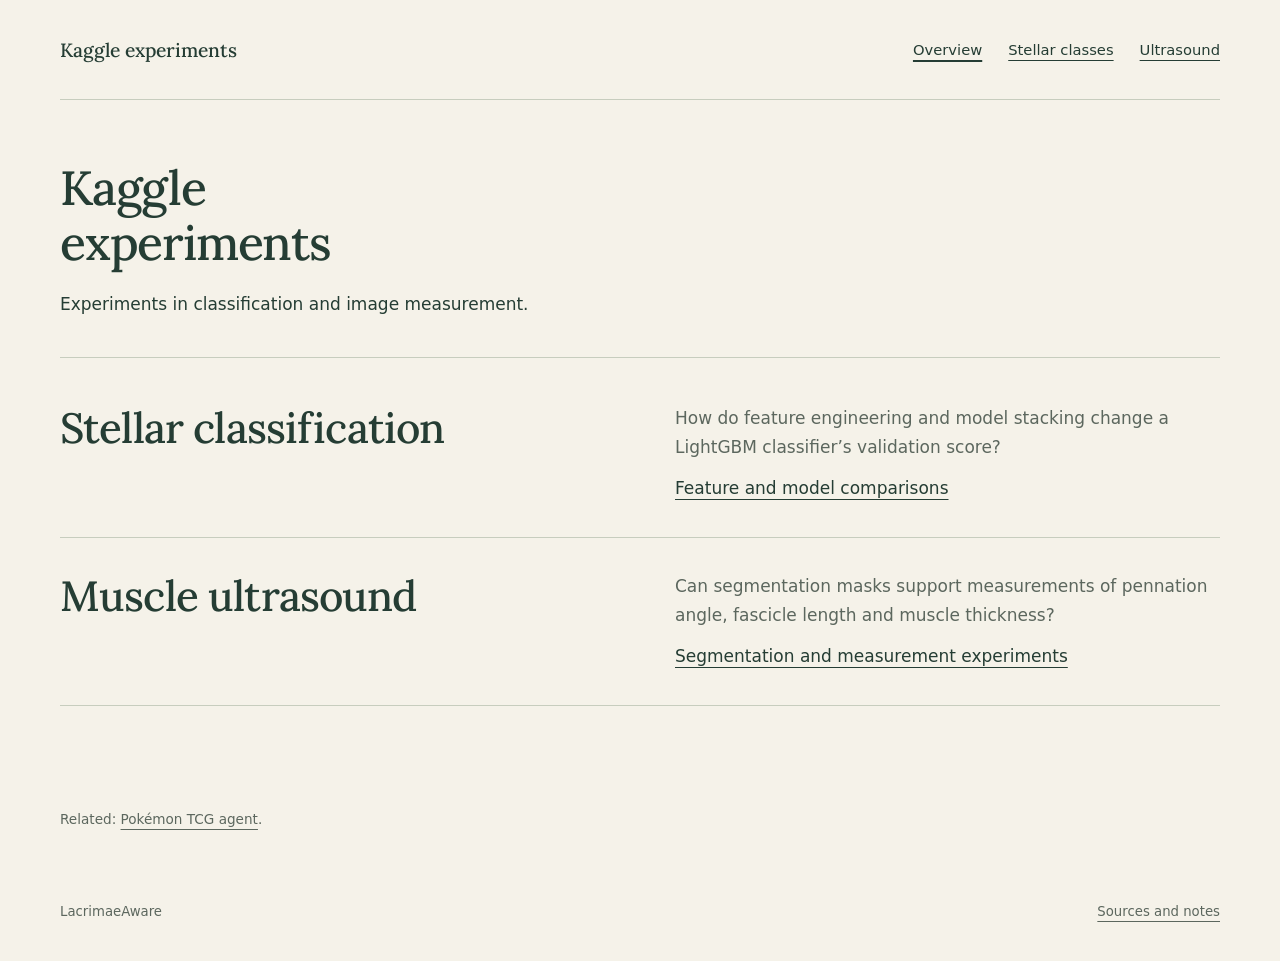
==== site/index.html @ 08f83b0c "Present stellar and ultrasound experiments with source records" ====
<!doctype html>
<html lang="en"><head><meta charset="utf-8"><meta name="viewport" content="width=device-width,initial-scale=1"><title>Kaggle experiments</title><meta name="description" content="Kaggle projects for learning classification, image measurement and game-agent techniques."><link rel="stylesheet" href="style.css"></head><body><a class="skip" href="#content">Skip to the study</a><header class="wrap mast"><a class="brand" href="index.html">Kaggle experiments</a><nav aria-label="Studies"><a href="index.html" aria-current="page">Overview</a><a href="stellar.html">Stellar classes</a><a href="ultrasound.html">Ultrasound</a></nav></header><main class="wrap" id="content"><section class="source-intro"><div class="intro"><h1>Kaggle<br>experiments</h1><p>Experiments in classification and image measurement.</p></div></section><div class="study-index"><section class="study-entry"><h2><a href="stellar.html">Stellar classification</a></h2><div><p>How do feature engineering and model stacking change a LightGBM classifier’s validation score?</p><a class="entry-link" href="stellar.html">Feature and model comparisons</a></div></section><section class="study-entry"><h2><a href="ultrasound.html">Muscle ultrasound</a></h2><div><p>Can segmentation masks support measurements of pennation angle, fascicle length and muscle thickness?</p><a class="entry-link" href="ultrasound.html">Segmentation and measurement experiments</a></div></section></div><p class="source-note" id="pokemon">Related: <a href="../pokemon-tcg-agent/">Pokémon TCG agent</a>.</p></main><footer class="wrap foot"><span>LacrimaeAware</span><a href="sources.html">Sources and notes</a></footer></body></html>
---- site/style.css ----
@font-face{font-family:Lora;src:url("fonts/Lora.ttf") format("truetype");font-weight:400 700;font-display:swap}
:root{--paper:#f5f2e9;--ink:#253d34;--muted:#5c675e;--line:#c7cdbe;--green:#456c53;--rust:#9a543c;--wash:#ebeede;color:var(--ink);background:var(--paper);font-family:system-ui,-apple-system,BlinkMacSystemFont,"Segoe UI",sans-serif;font-synthesis:none;color-scheme:light}
*{box-sizing:border-box}html{scroll-behavior:smooth;scroll-padding-top:24px}body{margin:0;font-size:17px;line-height:1.7}::selection{background:#cbd8b5;color:#20372c}a{color:inherit;text-decoration-thickness:1px;text-underline-offset:5px}a:hover{color:var(--rust)}a:focus-visible,summary:focus-visible{outline:3px solid var(--rust);outline-offset:5px}h1,h2,h3{font-family:Lora,Georgia,serif;font-weight:500;line-height:1.15;text-wrap:balance;margin:0}h1{font-size:clamp(2.55rem,5.1vw,4.6rem);letter-spacing:-.025em}h2{font-size:clamp(1.8rem,3.3vw,2.65rem);letter-spacing:-.02em}h3{font-size:1.35rem}p,figure{margin:0}p+p{margin-top:1rem}.wrap{width:min(1160px,calc(100% - 96px));margin-inline:auto}.mast{display:flex;justify-content:space-between;align-items:center;gap:32px;min-height:100px;border-bottom:1px solid var(--line)}.brand{font:500 1.2rem Lora,Georgia,serif;text-decoration:none}.mast nav{display:flex;gap:26px;font-size:.92rem}.mast [aria-current=page]{text-decoration-thickness:2px}.skip{position:absolute;left:20px;top:-100px;background:var(--paper);padding:10px;z-index:10}.skip:focus{top:12px}.opening{display:grid;grid-template-columns:.9fr 1.1fr;align-items:center;gap:70px;padding:72px 0 66px}.opening .intro{max-width:31rem}.opening h1+p{margin-top:25px;font-size:1.08rem;color:var(--muted);max-width:31rem}.opening .read-link{display:inline-block;margin-top:26px}.figure{min-width:0;padding:22px 0;border-block:1px solid var(--line)}.figure-title{font-family:Lora,Georgia,serif;font-size:1.3rem;line-height:1.35}.figure-unit{font-size:.85rem;color:var(--muted);margin-top:5px}.figure figcaption{font-size:.84rem;line-height:1.55;color:var(--muted);margin-top:15px}.dot-plot{margin-top:20px}.plot-row{display:grid;grid-template-columns:118px minmax(80px,1fr) 70px;gap:14px;align-items:center;min-height:55px;font-size:.88rem}.plot-label{line-height:1.3}.plot-value{font-variant-numeric:tabular-nums;text-align:right;color:var(--ink)}.dot-track{position:relative;height:44px;border-bottom:1px solid #d4d8ca}.dot-track:before{content:"";position:absolute;left:16.667%;top:0;bottom:0;width:1px;background:#d4d8ca}.dot{position:absolute;width:12px;height:12px;left:var(--x);top:16px;transform:translateX(-50%);border-radius:50%;background:var(--green)}.dot.best{background:var(--rust);width:14px;height:14px;top:15px}.dot-axis{display:grid;grid-template-columns:118px minmax(80px,1fr) 70px;gap:14px;font-size:.75rem;color:var(--muted);margin-top:9px}.axis-values{position:relative;height:23px}.axis-values span{position:absolute;transform:translateX(-50%)}.study-index{border-top:1px solid var(--line);padding:12px 0 70px}.study-entry{display:grid;grid-template-columns:1fr 1fr;gap:70px;padding:34px 0;border-bottom:1px solid var(--line)}.study-entry h2 a{text-decoration:none}.study-entry h2 a:hover{text-decoration:underline}.study-entry p{color:var(--muted);max-width:39rem}.study-entry .entry-link{display:inline-block;margin-top:12px;color:var(--ink)}.chapters{display:flex;flex-wrap:wrap;gap:12px 28px;padding:17px 0;border-block:1px solid var(--line);font-size:.87rem}.chapter{display:grid;grid-template-columns:240px minmax(0,1fr);gap:70px;padding:55px 0;border-bottom:1px solid var(--line)}.chapter h2{font-size:1.95rem}.chapter-body{max-width:73ch;min-width:0}.chapter-body>p+p{margin-top:1rem}.chapter-body h3{margin:30px 0 15px}.chapter-body ul{padding-left:20px;margin:18px 0}.chapter-body li{margin:9px 0}.table-wrap{overflow:auto;max-width:100%;margin-top:24px;scrollbar-color:#7a8c70 #e7e9df}table{border-collapse:collapse;width:100%;font-size:.88rem;line-height:1.5;font-variant-numeric:tabular-nums}caption{text-align:left;color:var(--muted);font-size:.85rem;margin-bottom:12px}th,td{padding:13px 12px 13px 0;vertical-align:top;border-bottom:1px solid var(--line);text-align:left}thead th{font-weight:600;font-size:.8rem}tbody th{font-weight:500}.number{text-align:right;white-space:nowrap}.short-table{max-width:550px}.short-table td:last-child{text-align:right}.quiet{color:var(--muted);font-size:.9rem}.comparison{margin-top:23px;padding:20px 0;border-block:1px solid var(--line);display:grid;grid-template-columns:1fr 1fr;gap:25px}.comparison h3{font-size:1.1rem;margin:0 0 8px}.comparison p{font-size:.91rem}.trend{display:block;width:100%;height:auto;margin-top:15px;overflow:visible}.trend text{font-family:system-ui,-apple-system,"Segoe UI",sans-serif;fill:var(--muted);font-size:17px}.trend .value{fill:var(--ink);font-size:18px;font-variant-numeric:tabular-nums}.trend .grid{stroke:#d5d9cc;stroke-width:1}.trend .line{fill:none;stroke:var(--green);stroke-width:3}.trend .point{fill:var(--green)}.trend .final{fill:var(--rust)}.next-study{display:flex;justify-content:space-between;gap:20px;padding:35px 0}.foot{display:flex;justify-content:space-between;gap:20px;padding:26px 0 38px;font-size:.83rem;color:var(--muted)}.source-intro{padding:60px 0 38px;max-width:67ch}.source-intro h1{font-size:3rem;margin-bottom:20px}.source-section{max-width:78ch;padding:32px 0;border-top:1px solid var(--line)}.source-section h2{font-size:1.8rem;margin-bottom:20px}.source-section p{max-width:72ch}.source-section details{margin-top:20px;border-block:1px solid var(--line);padding:15px 0}.source-section summary{cursor:pointer;font-size:.9rem}pre{font-size:.82rem;line-height:1.65;overflow:auto;background:#e9ede2;padding:22px;color:#263c30;tab-size:4;scrollbar-color:#7a8c70 #e7e9df}code{font-family:ui-monospace,SFMono-Regular,Consolas,monospace}.hash{overflow-wrap:anywhere}.source-note{margin:32px 0 44px;font-size:.85rem;color:var(--muted)}
@media(max-width:1000px){.wrap{width:calc(100% - 64px)}.opening{gap:40px;padding-top:50px}.chapter{grid-template-columns:190px minmax(0,1fr);gap:40px}.study-entry{gap:40px}.plot-row,.dot-axis{grid-template-columns:100px minmax(70px,1fr) 68px;gap:10px}}
@media(max-width:700px){body{font-size:16px}.wrap{width:calc(100% - 40px)}.mast{min-height:102px;flex-direction:column;align-items:flex-start;justify-content:center;gap:11px}.mast nav{gap:22px;font-size:.83rem}.opening{grid-template-columns:1fr;gap:32px;padding:40px 0}.opening .intro{max-width:36rem}.opening h1+p{font-size:1rem;margin-top:18px}.opening .read-link{margin-top:17px}.figure{padding:18px 0}.plot-row{grid-template-columns:112px minmax(70px,1fr) 64px;gap:10px;min-height:48px}.dot-axis{grid-template-columns:112px minmax(70px,1fr) 64px;gap:10px}.plot-label{font-size:.85rem}.dot-axis{font-size:.75rem}.study-entry{grid-template-columns:1fr;gap:18px;padding:28px 0}.study-entry h2{font-size:1.9rem}.study-index{padding-bottom:35px}.chapter{grid-template-columns:1fr;gap:22px;padding:36px 0}.chapter h2{font-size:1.75rem}.chapters{gap:12px 22px}.comparison{gap:20px}.trend text{font-size:25px}.trend .value{font-size:25px}.figure figcaption{font-size:.82rem}.table-wrap{margin-top:20px}.next-study,.foot{font-size:.8rem;gap:15px}.source-intro{padding-top:40px}.source-intro h1{font-size:2.4rem}.source-section h2{font-size:1.6rem}pre{font-size:.78rem;padding:16px}.source-section{padding:28px 0}}
@media(prefers-reduced-motion:reduce){html{scroll-behavior:auto}}

.score-table td:last-child,.score-table thead th:last-child{text-align:right;white-space:nowrap}
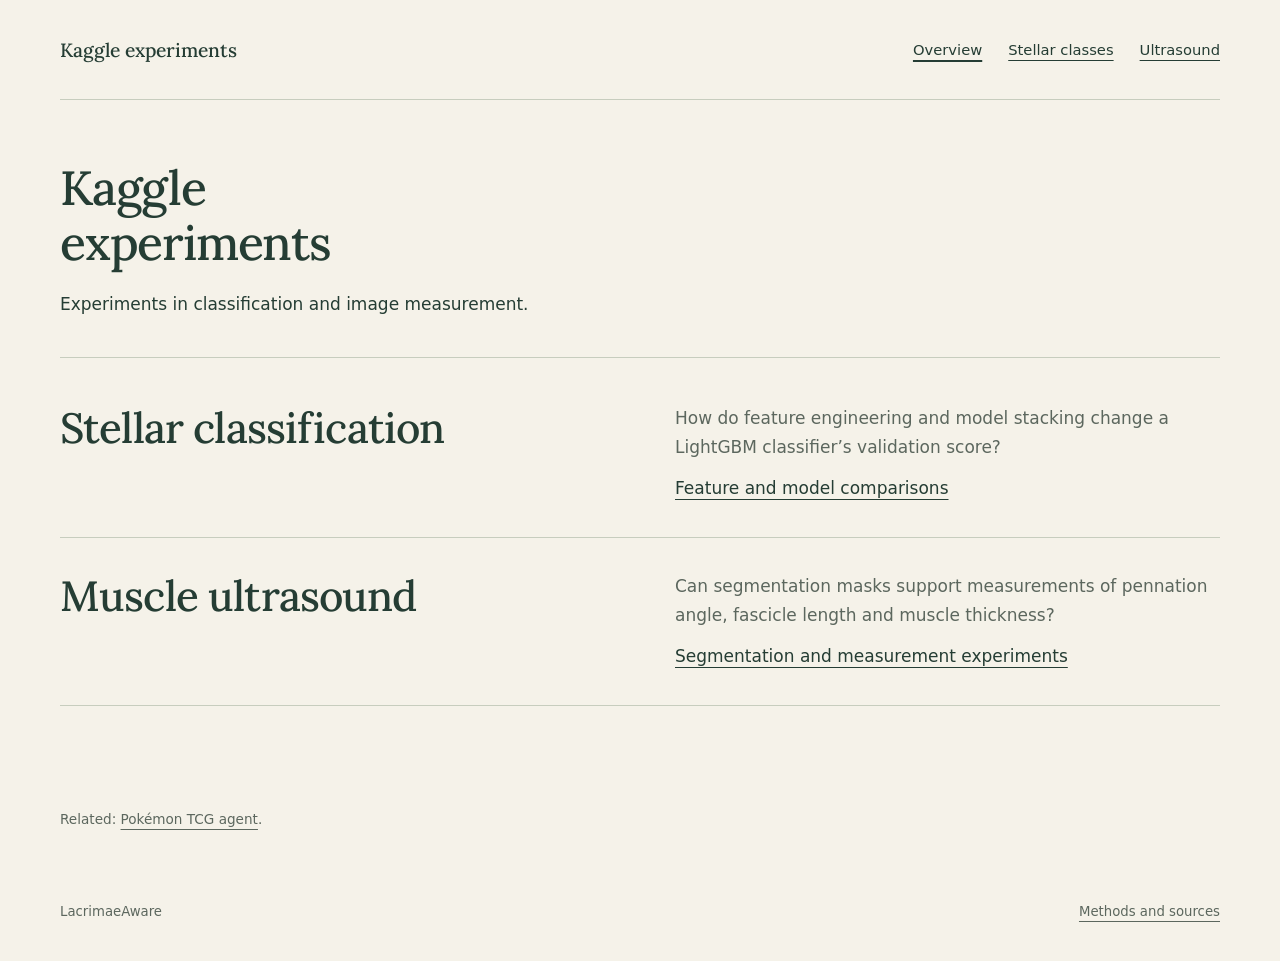
==== commit ddab62bd: "Simplify study notes and add the November ultrasound result" ====
--- a/site/index.html
+++ b/site/index.html
@@ -1,2 +1,54 @@
 <!doctype html>
-<html lang="en"><head><meta charset="utf-8"><meta name="viewport" content="width=device-width,initial-scale=1"><title>Kaggle experiments</title><meta name="description" content="Kaggle projects for learning classification, image measurement and game-agent techniques."><link rel="stylesheet" href="style.css"></head><body><a class="skip" href="#content">Skip to the study</a><header class="wrap mast"><a class="brand" href="index.html">Kaggle experiments</a><nav aria-label="Studies"><a href="index.html" aria-current="page">Overview</a><a href="stellar.html">Stellar classes</a><a href="ultrasound.html">Ultrasound</a></nav></header><main class="wrap" id="content"><section class="source-intro"><div class="intro"><h1>Kaggle<br>experiments</h1><p>Experiments in classification and image measurement.</p></div></section><div class="study-index"><section class="study-entry"><h2><a href="stellar.html">Stellar classification</a></h2><div><p>How do feature engineering and model stacking change a LightGBM classifier’s validation score?</p><a class="entry-link" href="stellar.html">Feature and model comparisons</a></div></section><section class="study-entry"><h2><a href="ultrasound.html">Muscle ultrasound</a></h2><div><p>Can segmentation masks support measurements of pennation angle, fascicle length and muscle thickness?</p><a class="entry-link" href="ultrasound.html">Segmentation and measurement experiments</a></div></section></div><p class="source-note" id="pokemon">Related: <a href="../pokemon-tcg-agent/">Pokémon TCG agent</a>.</p></main><footer class="wrap foot"><span>LacrimaeAware</span><a href="sources.html">Sources and notes</a></footer></body></html>
+<html lang="en">
+<head>
+<meta charset="utf-8">
+<meta name="viewport" content="width=device-width,initial-scale=1">
+<title>Kaggle experiments</title>
+<meta name="description" content="Kaggle projects for learning classification, image measurement and game-agent techniques.">
+<link rel="stylesheet" href="style.css">
+</head>
+<body>
+<a class="skip" href="#content">Skip to the study</a>
+<header class="wrap mast">
+<a class="brand" href="index.html">Kaggle experiments</a>
+<nav aria-label="Studies">
+<a href="index.html" aria-current="page">Overview</a>
+<a href="stellar.html">Stellar classes</a>
+<a href="ultrasound.html">Ultrasound</a>
+</nav>
+</header>
+<main class="wrap" id="content">
+<section class="source-intro">
+<div class="intro">
+<h1>Kaggle<br>experiments</h1>
+<p>Experiments in classification and image measurement.</p>
+</div>
+</section>
+<div class="study-index">
+<section class="study-entry">
+<h2>
+<a href="stellar.html">Stellar classification</a>
+</h2>
+<div>
+<p>How do feature engineering and model stacking change a LightGBM classifier’s validation score?</p>
+<a class="entry-link" href="stellar.html">Feature and model comparisons</a>
+</div>
+</section>
+<section class="study-entry">
+<h2>
+<a href="ultrasound.html">Muscle ultrasound</a>
+</h2>
+<div>
+<p>Can segmentation masks support measurements of pennation angle, fascicle length and muscle thickness?</p>
+<a class="entry-link" href="ultrasound.html">Segmentation and measurement experiments</a>
+</div>
+</section>
+</div>
+<p class="source-note" id="pokemon">Related: <a href="https://lacrimaeaware.github.io/pokemon-tcg-agent/">Pokémon TCG agent</a>.</p>
+</main>
+<footer class="wrap foot">
+<span>LacrimaeAware</span>
+<a href="sources.html">Methods and sources</a>
+</footer>
+</body>
+</html>
